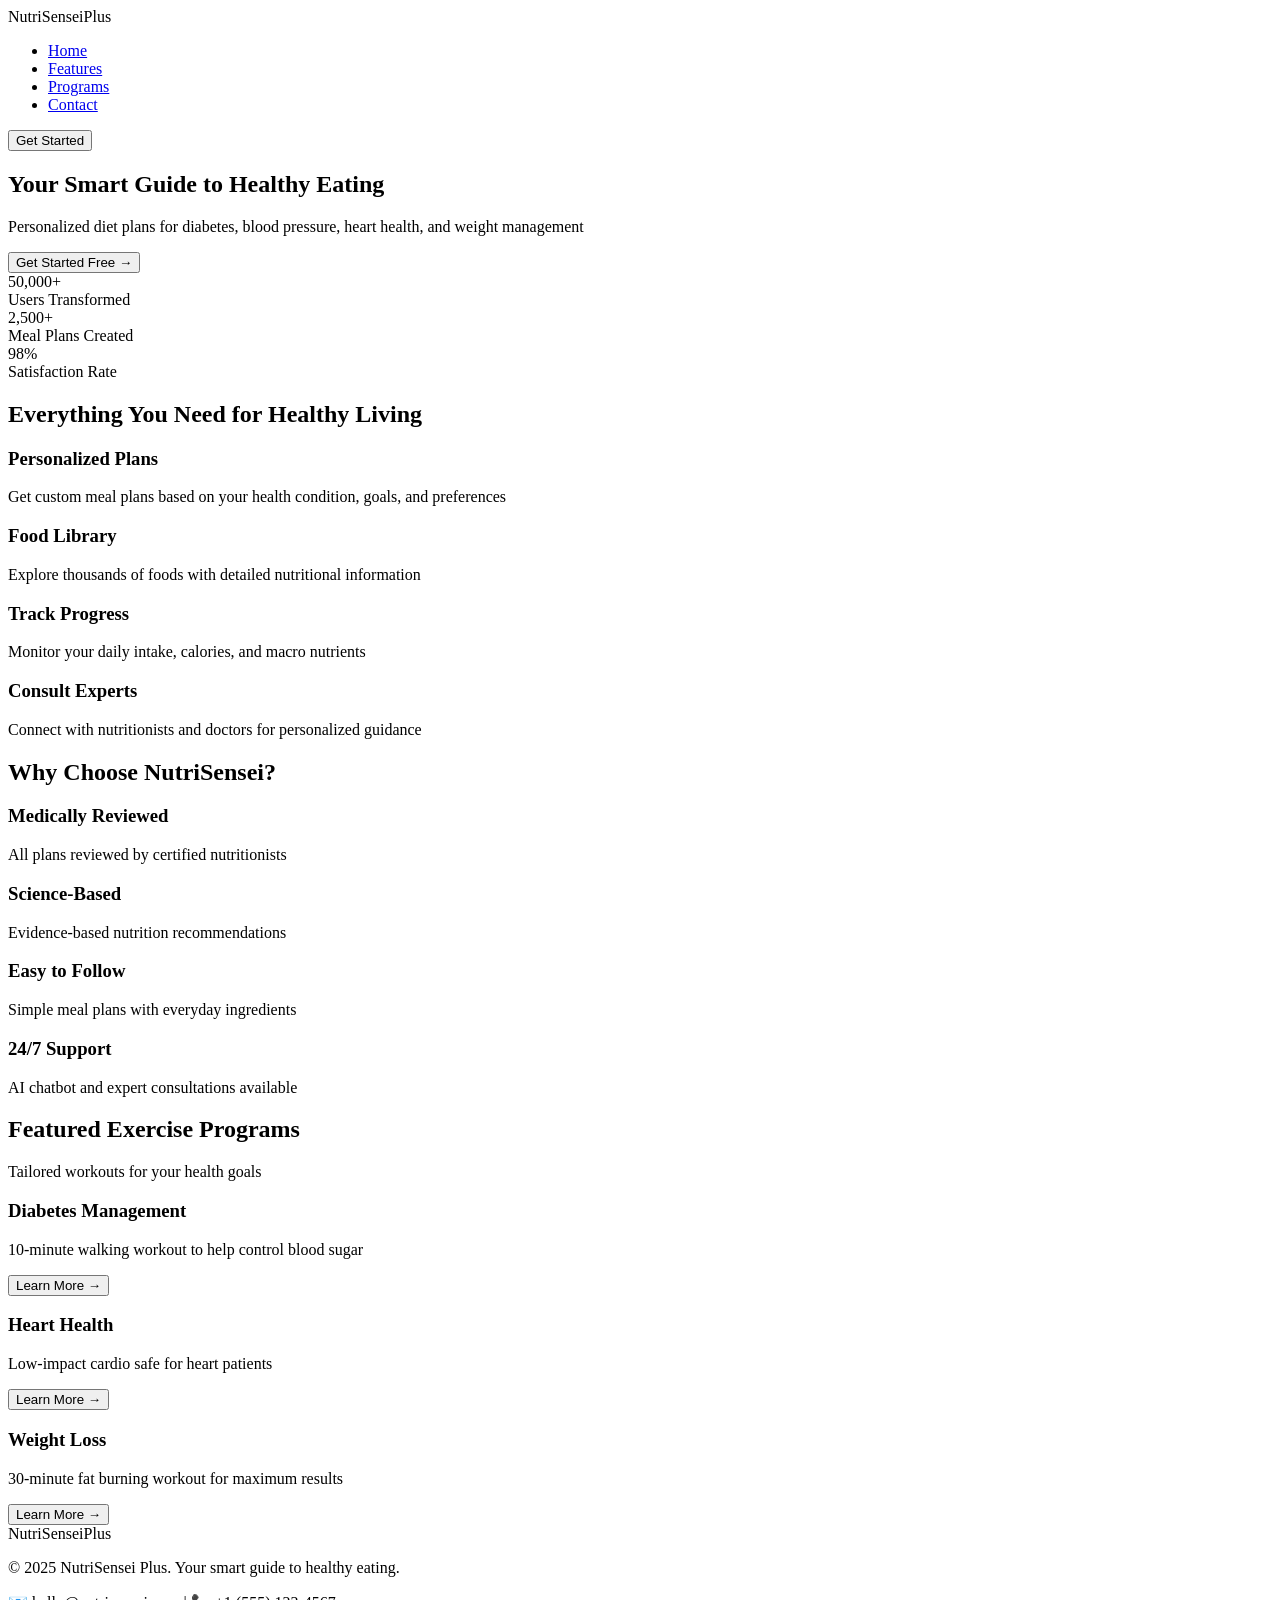
==== index.html @ 01944ab4 "Change stylesheet link in index.html Renamed the core HTML entry point from Nutri.html to index.html" ====
<!DOCTYPE html>
<html lang="en">
<head>
    <meta charset="UTF-8">
    <meta name="viewport" content="width=device-width, initial-scale=1.0">
    <title>NutriSensei Plus | Smart Nutrition Guide</title>
    <link rel="stylesheet" href="nutri.css">
    <link href="https://fonts.googleapis.com/css2?family=Inter:opsz,wght@14..32,400;14..32,500;14..32,600;14..32,700&display=swap" rel="stylesheet">
</head>
<body>

<header>
    <div class="container">
        <div class="logo">NutriSensei<span>Plus</span></div>
        <nav>
            <ul>
                <li><a href="#">Home</a></li>
                <li><a href="#">Features</a></li>
                <li><a href="#">Programs</a></li>
                <li><a href="#">Contact</a></li>
            </ul>
        </nav>
        <button class="btn-primary">Get Started</button>
    </div>
</header>

<main>
    <section class="hero">
        <div class="container">
            <h1>Your Smart Guide to <span class="highlight">Healthy Eating</span></h1>
            <p class="hero-subtitle">Personalized diet plans for diabetes, blood pressure, heart health, and weight management</p>
            <button class="btn-primary btn-large">Get Started Free →</button>
        </div>
    </section>

    <section class="stats">
        <div class="container">
            <div class="stat-item">
                <div class="stat-number">50,000+</div>
                <div class="stat-label">Users Transformed</div>
            </div>
            <div class="stat-item">
                <div class="stat-number">2,500+</div>
                <div class="stat-label">Meal Plans Created</div>
            </div>
            <div class="stat-item">
                <div class="stat-number">98%</div>
                <div class="stat-label">Satisfaction Rate</div>
            </div>
        </div>
    </section>

    <section class="features">
        <div class="container">
            <h2 class="section-title">Everything You Need for Healthy Living</h2>
            <div class="features-grid">
                <div class="feature-card">
                    <h3>Personalized Plans</h3>
                    <p>Get custom meal plans based on your health condition, goals, and preferences</p>
                </div>
                <div class="feature-card">
                    <h3>Food Library</h3>
                    <p>Explore thousands of foods with detailed nutritional information</p>
                </div>
                <div class="feature-card">
                    <h3>Track Progress</h3>
                    <p>Monitor your daily intake, calories, and macro nutrients</p>
                </div>
                <div class="feature-card">
                    <h3>Consult Experts</h3>
                    <p>Connect with nutritionists and doctors for personalized guidance</p>
                </div>
            </div>
        </div>
    </section>

    <section class="why-choose">
        <div class="container">
            <h2 class="section-title">Why Choose NutriSensei?</h2>
            <div class="reasons-grid">
                <div class="reason-card">
                    <h3>Medically Reviewed</h3>
                    <p>All plans reviewed by certified nutritionists</p>
                </div>
                <div class="reason-card">
                    <h3>Science-Based</h3>
                    <p>Evidence-based nutrition recommendations</p>
                </div>
                <div class="reason-card">
                    <h3>Easy to Follow</h3>
                    <p>Simple meal plans with everyday ingredients</p>
                </div>
                <div class="reason-card">
                    <h3>24/7 Support</h3>
                    <p>AI chatbot and expert consultations available</p>
                </div>
            </div>
        </div>
    </section>

    <section class="exercises">
        <div class="container">
            <h2 class="section-title">Featured Exercise Programs</h2>
            <p class="section-subtitle">Tailored workouts for your health goals</p>
            <div class="exercises-grid">
                <div class="exercise-card">
                    <div class="card-badge"></div>
                    <h3>Diabetes Management</h3>
                    <p>10-minute walking workout to help control blood sugar</p>
                    <button class="btn-outline">Learn More →</button>
                </div>
                <div class="exercise-card">
                    <div class="card-badge"></div>
                    <h3>Heart Health</h3>
                    <p>Low-impact cardio safe for heart patients</p>
                    <button class="btn-outline">Learn More →</button>
                </div>
                <div class="exercise-card">
                    <div class="card-badge"></div>
                    <h3>Weight Loss</h3>
                    <p>30-minute fat burning workout for maximum results</p>
                    <button class="btn-outline">Learn More →</button>
                </div>
            </div>
        </div>
    </section>
</main>

<footer>
    <div class="container">
        <div class="footer-logo">NutriSenseiPlus</div>
        <p>© 2025 NutriSensei Plus. Your smart guide to healthy eating.</p>
        <p class="footer-contact">📧 hello@nutrisensei.com | 📞 +1 (555) 123-4567</p>
    </div>
</footer>

<script src="script.js"></script>
</body>
</html>
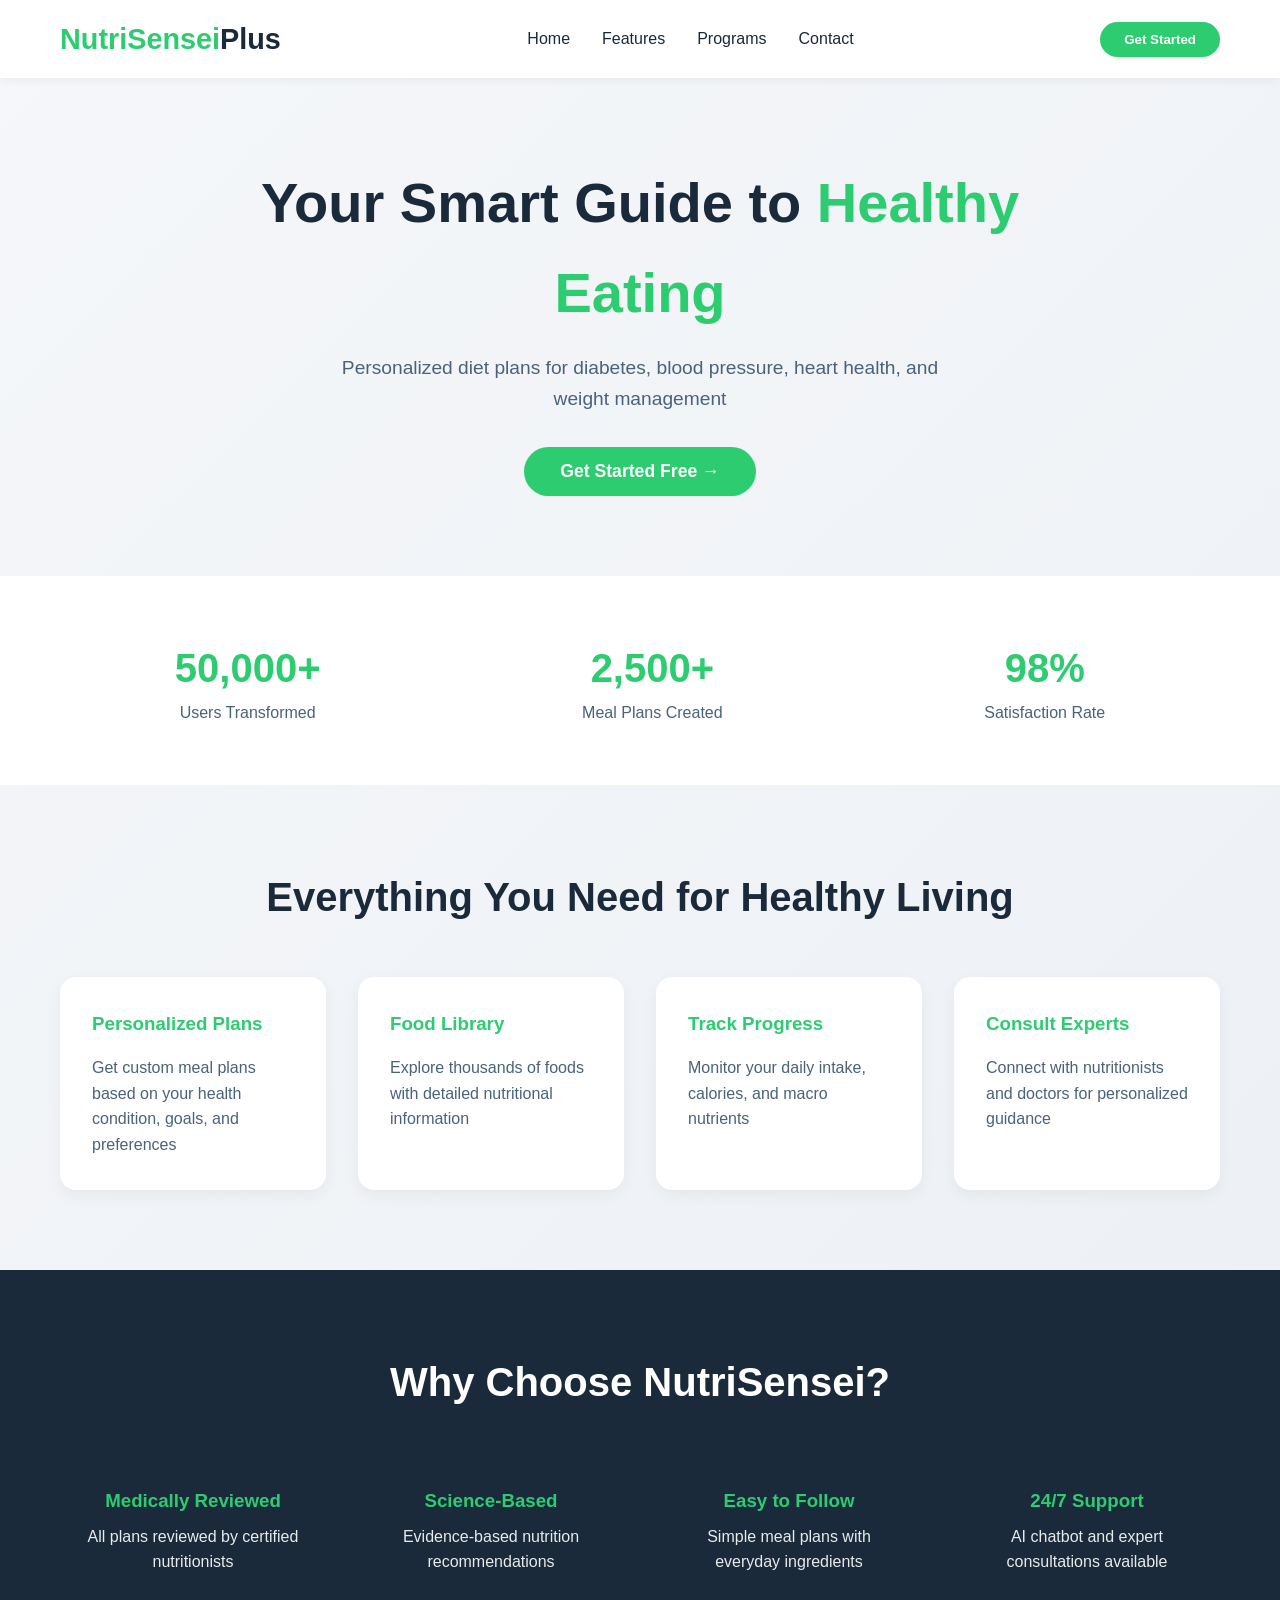
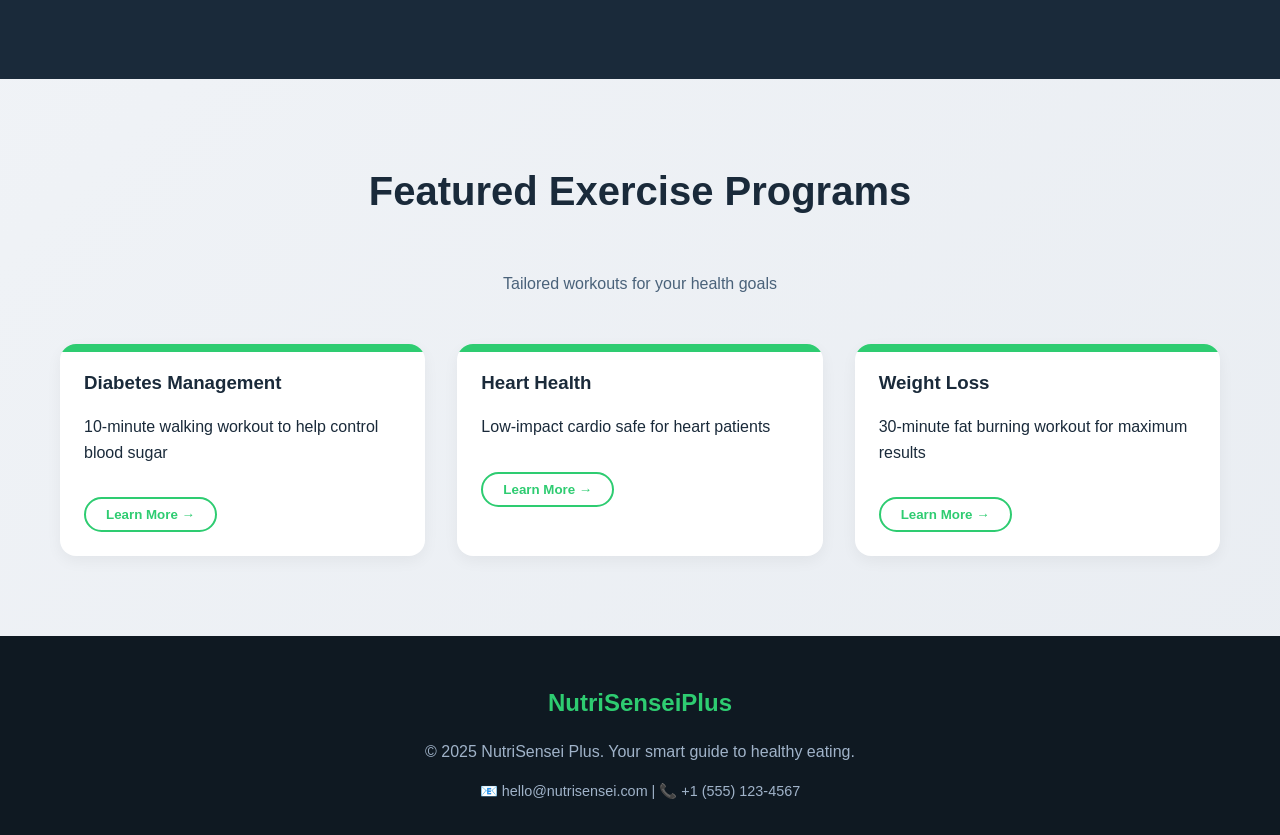
==== commit ccdab4a4: "Fix HTML structure and update stylesheet/script links Updated the HTML structure and corrected file " ====
--- a/index.html
+++ b/index.html
@@ -4,7 +4,7 @@
     <meta charset="UTF-8">
     <meta name="viewport" content="width=device-width, initial-scale=1.0">
     <title>NutriSensei Plus | Smart Nutrition Guide</title>
-    <link rel="stylesheet" href="nutri.css">
+    <link rel="stylesheet" href="Nutri.css">
     <link href="https://fonts.googleapis.com/css2?family=Inter:opsz,wght@14..32,400;14..32,500;14..32,600;14..32,700&display=swap" rel="stylesheet">
 </head>
 <body>
@@ -134,6 +134,6 @@
     </div>
 </footer>
 
-<script src="script.js"></script>
+<script src="Nutri.js"></script>
 </body>
 </html>
--- a/Nutri.css
+++ b/Nutri.css
@@ -0,0 +1,300 @@
+* {
+    margin: 0;
+    padding: 0;
+    box-sizing: border-box;
+}
+
+body {
+    font-family: 'Inter', sans-serif;
+    background: linear-gradient(135deg, #f5f7fa 0%, #e9edf2 100%);
+    color: #1a2a3a;
+    line-height: 1.6;
+}
+
+.container {
+    max-width: 1200px;
+    margin: 0 auto;
+    padding: 0 20px;
+}
+
+/* Header */
+header {
+    background: white;
+    box-shadow: 0 2px 10px rgba(0,0,0,0.05);
+    position: sticky;
+    top: 0;
+    z-index: 100;
+}
+
+header .container {
+    display: flex;
+    justify-content: space-between;
+    align-items: center;
+    padding: 1rem 20px;
+}
+
+.logo {
+    font-size: 1.8rem;
+    font-weight: bold;
+    color: #2ecc71;
+}
+
+.logo span {
+    color: #1a2a3a;
+}
+
+nav ul {
+    display: flex;
+    gap: 2rem;
+    list-style: none;
+}
+
+nav a {
+    text-decoration: none;
+    color: #1a2a3a;
+    font-weight: 500;
+    transition: color 0.3s;
+}
+
+nav a:hover {
+    color: #2ecc71;
+}
+
+.btn-primary {
+    background: #2ecc71;
+    color: white;
+    border: none;
+    padding: 10px 24px;
+    border-radius: 40px;
+    font-weight: 600;
+    cursor: pointer;
+    transition: all 0.3s ease;
+}
+
+.btn-primary:hover {
+    background: #27ae60;
+    transform: translateY(-2px);
+    box-shadow: 0 10px 20px rgba(46, 204, 113, 0.2);
+}
+
+.btn-large {
+    padding: 14px 36px;
+    font-size: 1.1rem;
+}
+
+.btn-outline {
+    background: transparent;
+    border: 2px solid #2ecc71;
+    color: #2ecc71;
+    padding: 8px 20px;
+    border-radius: 40px;
+    font-weight: 600;
+    cursor: pointer;
+    transition: all 0.3s;
+}
+
+.btn-outline:hover {
+    background: #2ecc71;
+    color: white;
+}
+
+/* Hero Section */
+.hero {
+    padding: 80px 0;
+    text-align: center;
+}
+
+.hero h1 {
+    font-size: 3.5rem;
+    margin-bottom: 1rem;
+    max-width: 800px;
+    margin: 0 auto 1rem;
+}
+
+.highlight {
+    color: #2ecc71;
+}
+
+.hero-subtitle {
+    font-size: 1.2rem;
+    color: #4a627a;
+    margin-bottom: 2rem;
+    max-width: 600px;
+    margin: 0 auto 2rem;
+}
+
+/* Stats Section */
+.stats {
+    background: white;
+    padding: 60px 0;
+}
+
+.stats .container {
+    display: flex;
+    justify-content: space-around;
+    flex-wrap: wrap;
+    text-align: center;
+    gap: 2rem;
+}
+
+.stat-number {
+    font-size: 2.5rem;
+    font-weight: bold;
+    color: #2ecc71;
+}
+
+.stat-label {
+    color: #4a627a;
+}
+
+/* Features Section */
+.features {
+    padding: 80px 0;
+}
+
+.section-title {
+    font-size: 2.5rem;
+    text-align: center;
+    margin-bottom: 3rem;
+    color: #1a2a3a;
+}
+
+.features-grid {
+    display: grid;
+    grid-template-columns: repeat(auto-fit, minmax(250px, 1fr));
+    gap: 2rem;
+}
+
+.feature-card {
+    background: white;
+    padding: 2rem;
+    border-radius: 16px;
+    box-shadow: 0 5px 15px rgba(0,0,0,0.05);
+    transition: transform 0.3s;
+}
+
+.feature-card:hover {
+    transform: translateY(-5px);
+}
+
+.feature-card h3 {
+    margin-bottom: 1rem;
+    color: #2ecc71;
+}
+
+.feature-card p {
+    color: #4a627a;
+}
+
+/* Why Choose Section */
+.why-choose {
+    background: #1a2a3a;
+    color: white;
+    padding: 80px 0;
+}
+
+.why-choose .section-title {
+    color: white;
+}
+
+.reasons-grid {
+    display: grid;
+    grid-template-columns: repeat(auto-fit, minmax(250px, 1fr));
+    gap: 2rem;
+}
+
+.reason-card {
+    text-align: center;
+    padding: 1.5rem;
+}
+
+.reason-card h3 {
+    color: #2ecc71;
+    margin-bottom: 0.5rem;
+}
+
+.reason-card p {
+    opacity: 0.9;
+}
+
+/* Exercises Section */
+.exercises {
+    padding: 80px 0;
+}
+
+.section-subtitle {
+    text-align: center;
+    margin-bottom: 3rem;
+    color: #4a627a;
+}
+
+.exercises-grid {
+    display: grid;
+    grid-template-columns: repeat(auto-fit, minmax(300px, 1fr));
+    gap: 2rem;
+}
+
+.exercise-card {
+    background: white;
+    border-radius: 16px;
+    overflow: hidden;
+    box-shadow: 0 5px 15px rgba(0,0,0,0.05);
+    transition: transform 0.3s;
+}
+
+.exercise-card:hover {
+    transform: translateY(-5px);
+}
+
+.card-badge {
+    background: #2ecc71;
+    height: 8px;
+}
+
+.exercise-card h3, .exercise-card p, .exercise-card .btn-outline {
+    margin: 1rem 1.5rem;
+}
+
+.exercise-card .btn-outline {
+    margin-bottom: 1.5rem;
+}
+
+/* Footer */
+footer {
+    background: #0f1922;
+    color: #a0b3c9;
+    padding: 3rem 0 2rem;
+    text-align: center;
+}
+
+.footer-logo {
+    font-size: 1.5rem;
+    font-weight: bold;
+    color: #2ecc71;
+    margin-bottom: 1rem;
+}
+
+.footer-contact {
+    margin-top: 1rem;
+    font-size: 0.9rem;
+}
+
+/* Responsive */
+@media (max-width: 768px) {
+    header .container {
+        flex-direction: column;
+        gap: 1rem;
+    }
+    
+    nav ul {
+        gap: 1rem;
+    }
+    
+    .hero h1 {
+        font-size: 2rem;
+    }
+    
+    .section-title {
+        font-size: 2rem;
+    }
+}
